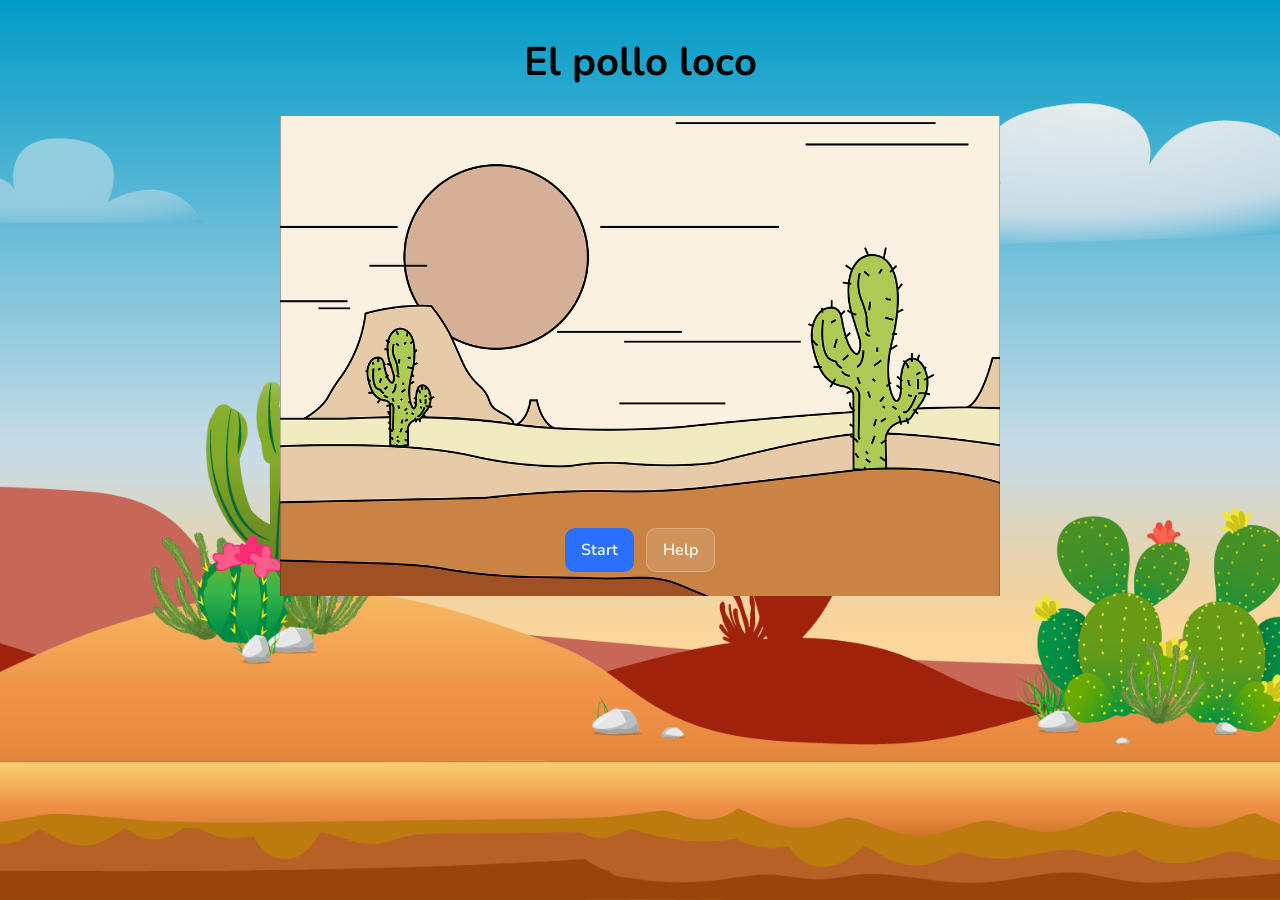
==== index.html @ 9064b695 "projekt komplett" ====
<!DOCTYPE html>
<html lang="en">

<head>
    <meta charset="UTF-8">
    <meta name="viewport" content="width=device-width, initial-scale=1.0">
    <title>Document</title>
    <link rel="icon" type="image/x-icon" href="img/2_character_pepe/1_idle/idle/I-1.png">
    <link rel="stylesheet" href="style.css">
    <link rel="preconnect" href="https://fonts.googleapis.com">
    <link rel="preconnect" href="https://fonts.gstatic.com" crossorigin>
    <link href="https://fonts.googleapis.com/css2?family=Nunito:ital,wght@0,200..1000;1,200..1000&display=swap"
        rel="stylesheet">
    <script src="models/drawable-object.class.js"></script>
    <script src="models/movable-object.class.js"></script>
    <script src="models/character.class.js"></script>
    <script src="models/chicken.class.js"></script>
    <script src="models/cloud.class.js"></script>
    <script src="models/coin.class.js"></script>
    <script src="models/bottle.class.js"></script>
    <script src="models/status-bar.class.js"></script>
    <script src="models/coin-bar.class.js"></script>
    <script src="models/bottle-bar.class.js"></script>
    <script src="models/boss-bar.class.js"></script>
    <script src="models/world.class.js"></script>
    <script src="models/background-object.class.js"></script>
    <script src="models/keyboard.class.js"></script>
    <script src="models/level.class.js"></script>
    <script src="models/throwable-object.class.js"></script>
    <script src="models/endboss.class.js"></script>
    <script src="levels/level1.js"></script>   
    <script src="js/fullscreen.js"></script>
</head>

<body onload="">
    <h1>El pollo loco</h1>
    <div class="game">
        <img class="fullscreen-icon" src="img/fullsceen.png" alt="" onclick="toggleFullscreen()">
        <canvas id="canvas" width="720" height="480"></canvas>

        <div class="mobile-ctrls">
            <button class="ctrl" data-key="LEFT">◀</button>
            <button class="ctrl" data-key="RIGHT">▶</button>
            <button class="ctrl" data-key="SPACE">⤒</button>
            <button class="ctrl" data-key="D">🧪</button>
        </div>
        <div class="start-screen">
            <div class="start-ui">
                <button class="btn btn--primary" onclick="startGame()">Start</button>
                <button class="btn btn--ghost" onclick="openHelp()">Help</button>
            </div>
        </div>

        <div class="help hide">
            <div class="help-box">
                <h3>Help</h3>
                <p>← → laufen, SPACE springen, D werfen</p>
                <p>Die Flaschen sind nur für den boss gedacht. Die normalen Chickens werden nur mit dem drauf springen
                    getötet</p>
                <button class="btn" onclick="closeHelp()">OK</button>
            </div>
        </div>

        <div class="overlay" id="victory-overlay"></div>
        <div class="overlay overlay-lose" id="lose"></div>

    </div>
</body>
<script src="js/controls-mobile.js" defer></script>
<script src="js/game.js" defer></script>


</html>
---- style.css ----
body {
    display: flex;
    flex-direction: column;
    align-items: center;
    background: url('img/5_background/second_half_background.png') no-repeat center fixed;
    background-size: cover;   
    font-family: "Nunito", sans-serif;
    font-size: 20px;
}

canvas {
    display: block;
}

.nunito-text {
    font-family: "Nunito", sans-serif;
    font-optical-sizing: auto;
    font-weight: 400;
    font-style: normal;
}

.game {
    position: relative;
    display: inline-block;
}

.game .overlay {
    position: absolute;
    inset: 0;
    display: none;
    z-index: 10;
    background:
        rgba(0, 0, 0, 0.45) url('img/You won, you lost/You Win A.png') center / cover no-repeat;
}

.game .overlay.show {
    display: block;
}

.game:fullscreen {
    width: 100vw;
    height: 100vh;
}

.game:fullscreen canvas {
    width: 100%;
    height: 100%;
}

.game .fullscreen-icon {
    position: absolute;
    top: 8px;
    right: 8px;
    width: 36px;
    height: 36px;
    cursor: pointer;
    user-select: none;
    z-index: 50;
    transition: filter .15s ease, transform .1s ease;
}

.game .fullscreen-icon:hover {
    transform: scale(1.1);
    filter: brightness(1.25);
}

.game:fullscreen .fullscreen-icon {
    top: 16px;
    right: 16px;
}

.game .start-screen {
    position: absolute;
    inset: 0;
    z-index: 30;
    display: flex;
    align-items: flex-end;
    justify-content: center;
    padding: 24px;
    background: url('img/startbildschirm.png') center / cover no-repeat;
}

.start-ui {
    display: flex;
    gap: 12px;
}

.btn {
    padding: 10px 16px;
    border-radius: 10px;
    border: none;
    cursor: pointer;
    font: 600 16px "Nunito", sans-serif;
    transition: transform .1s ease, filter .15s ease;
    color: #fff;
}

.btn:hover {
    transform: translateY(-1px);
    filter: brightness(1.1);
}

.btn:active {
    transform: scale(.98);
}

.btn--primary {
    background: #2b6fff;
}

.btn--ghost {
    background: rgba(255, 255, 255, .12);
    border: 1px solid rgba(255, 255, 255, .25);
}

.game .help.hide {
    display: none;
}

.game .help {
    position: absolute;
    inset: 0;
    z-index: 40;
    display: grid;
    place-items: center;
    background: rgba(0, 0, 0, .45);
}

.help-box {
    width: 420px;
    max-width: 90vw;
    padding: 18px;
    border-radius: 12px;
    background: #0f1220;
    color: #fff;
    border: 1px solid rgba(255, 255, 255, .2);
}

.mobile-ctrls {
    position: absolute;
    left: 0;
    right: 0;
    bottom: 12px;
    z-index: 60;
    display: flex;
    justify-content: space-between;
    gap: 12px;
    padding: 0 14px;
    user-select: none;
    -webkit-user-select: none;
}

.ctrl {
    width: 68px;
    height: 68px;
    border: none;
    border-radius: 16px;
    background: rgba(0, 0, 0, .35);
    color: #fff;
    font: 600 22px "Nunito", sans-serif;
    backdrop-filter: blur(6px);
    -webkit-backdrop-filter: blur(6px);
    box-shadow: 0 6px 16px rgba(0, 0, 0, .35);
    cursor: pointer;
    transition: transform .05s ease, background .1s ease;
}

.ctrl:active,
.ctrl.on {
    transform: scale(.96);
    background: rgba(0, 0, 0, .55);
}

.game:fullscreen .start-screen {
    align-items: center;
    justify-content: center;
}

.game .overlay-lose {
    background: rgba(0,0,0,.45)
                url('img/You won, you lost/Game over A.png') center/cover no-repeat;
    z-index: 100;
}

@media only screen and (max-width: 720px) {
    .game canvas {
        width: 100%;
        height: auto;
    }
}

@media only screen and (max-height: 480px) {
    h1 {
        display: none;
    }

    .game canvas {
        height: 100vh;
    }
}

@media (pointer: fine) {
    .mobile-ctrls {
        display: none;
    }
}

.game .start-screen {
    z-index: 80;
}

@media (pointer: coarse) {
    .game .start-screen {
        align-items: center;
        justify-content: center;
        padding: 0 24px;
    }

    .start-ui {
        flex-direction: column;
        gap: 16px;
    }

    .btn {
        width: 220px;
    }
}
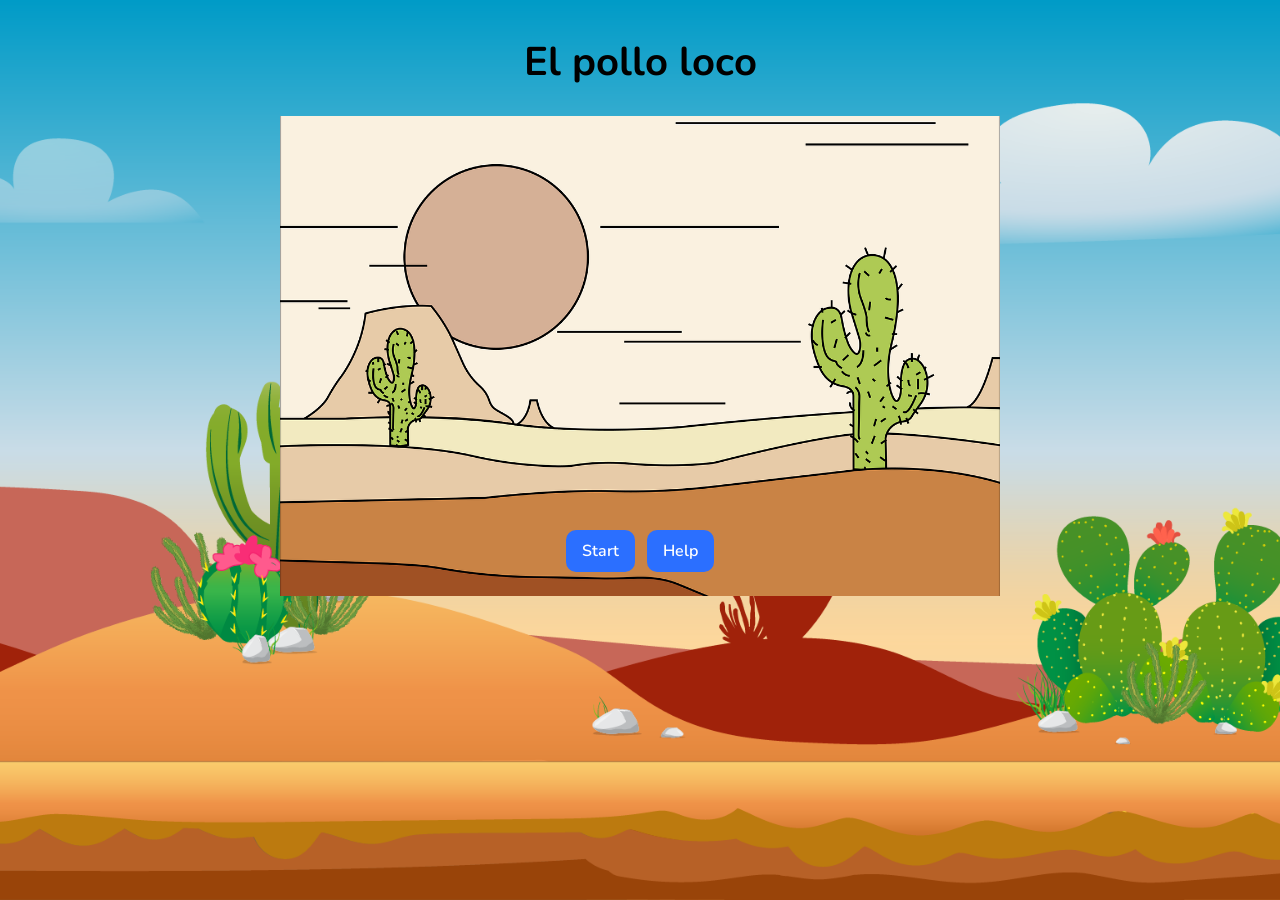
==== commit 5643900a: "feat: win overlay + restart button, boss walk+dmg, mute+bg music, mobile controls" ====
--- a/index.html
+++ b/index.html
@@ -4,7 +4,7 @@
 <head>
     <meta charset="UTF-8">
     <meta name="viewport" content="width=device-width, initial-scale=1.0">
-    <title>Document</title>
+    <title>El pollo loco</title>
     <link rel="icon" type="image/x-icon" href="img/2_character_pepe/1_idle/idle/I-1.png">
     <link rel="stylesheet" href="style.css">
     <link rel="preconnect" href="https://fonts.googleapis.com">
@@ -28,7 +28,7 @@
     <script src="models/level.class.js"></script>
     <script src="models/throwable-object.class.js"></script>
     <script src="models/endboss.class.js"></script>
-    <script src="levels/level1.js"></script>   
+    <script src="levels/level1.js"></script>
     <script src="js/fullscreen.js"></script>
 </head>
 
@@ -36,6 +36,8 @@
     <h1>El pollo loco</h1>
     <div class="game">
         <img class="fullscreen-icon" src="img/fullsceen.png" alt="" onclick="toggleFullscreen()">
+        <button class="btn-mute" onclick="world && world.toggleMute()" aria-label="Mute"></button>
+
         <canvas id="canvas" width="720" height="480"></canvas>
 
         <div class="mobile-ctrls">
@@ -61,8 +63,19 @@
             </div>
         </div>
 
-        <div class="overlay" id="victory-overlay"></div>
-        <div class="overlay overlay-lose" id="lose"></div>
+        <div id="victory-overlay" class="overlay overlay--win">
+            <img class="overlay-img" src="img/You won, you lost/You Win A.png" alt="Victory">
+            <div class="overlay-ui">
+                <button class="btn btn--primary restart-btn">Restart</button>
+            </div>
+        </div>
+
+        <div class="overlay overlay--lose">
+            <div class="overlay-ui">
+                <button class="btn btn--primary restart-btn">Restart</button>
+            </div>
+        </div>
+
 
     </div>
 </body>
--- a/style.css
+++ b/style.css
@@ -3,7 +3,7 @@
     flex-direction: column;
     align-items: center;
     background: url('img/5_background/second_half_background.png') no-repeat center fixed;
-    background-size: cover;   
+    background-size: cover;
     font-family: "Nunito", sans-serif;
     font-size: 20px;
 }
@@ -24,14 +24,23 @@
     display: inline-block;
 }
 
-.game .overlay {
-    position: absolute;
-    inset: 0;
-    display: none;
-    z-index: 10;
-    background:
-        rgba(0, 0, 0, 0.45) url('img/You won, you lost/You Win A.png') center / cover no-repeat;
-}
+.game { position: relative; }
+
+.overlay {
+  position: absolute;
+  inset: 0;
+  display: none;
+  z-index: 100;
+  background: rgba(0,0,0,.45);
+}
+.overlay.show { display: block !important; }
+
+.overlay-img {
+  width: 100%; height: 100%;
+  object-fit: cover;
+  pointer-events: none;
+}
+
 
 .game .overlay.show {
     display: block;
@@ -109,7 +118,7 @@
 }
 
 .btn--ghost {
-    background: rgba(255, 255, 255, .12);
+    background: #2b6fff;
     border: 1px solid rgba(255, 255, 255, .25);
 }
 
@@ -136,6 +145,33 @@
     border: 1px solid rgba(255, 255, 255, .2);
 }
 
+.game .btn-mute {
+    position: absolute;
+    top: 8px;
+    right: 52px;
+    z-index: 50;
+    width: 36px;
+    height: 36px;
+    border: none;
+    border-radius: 10px;
+    cursor: pointer;
+    background: rgba(0, 0, 0, .35) center/60% no-repeat;
+    backdrop-filter: blur(6px);
+    -webkit-backdrop-filter: blur(6px);
+    transition: transform .1s ease, filter .15s ease;
+    background-image: url('img/speaker-31227_1280.png');
+}
+
+.game .btn-mute.is-muted {
+    background-image: url('img/mute.png');
+}
+
+.game .btn-mute:hover {
+    transform: translateY(-1px);
+    filter: brightness(1.1);
+}
+
+
 .mobile-ctrls {
     position: absolute;
     left: 0;
@@ -176,11 +212,46 @@
     justify-content: center;
 }
 
-.game .overlay-lose {
-    background: rgba(0,0,0,.45)
-                url('img/You won, you lost/Game over A.png') center/cover no-repeat;
-    z-index: 100;
-}
+.game .overlay {
+    position: absolute;
+    inset: 0;
+    display: none;
+    z-index: 40;
+    background: rgba(0, 0, 0, .45) center/cover no-repeat;
+}
+
+.game .overlay.show {
+    display: block;
+}
+
+.game .overlay--lose {
+    background-image: url('img/You won, you lost/Game over A.png');
+}
+
+.overlay-ui {
+    position: absolute;
+    left: 0;
+    right: 0;
+    bottom: 24px;
+    display: flex;
+    justify-content: center;
+}
+
+.btn {
+    padding: 10px 16px;
+    border-radius: 10px;
+    border: none;
+    cursor: pointer;
+    font: 600 16px "Nunito", sans-serif;
+    color: #fff;
+    background: #2b6fff;
+}
+
+.btn:hover {
+    filter: brightness(1.1);
+    transform: translateY(-1px);
+}
+
 
 @media only screen and (max-width: 720px) {
     .game canvas {
@@ -224,4 +295,4 @@
     .btn {
         width: 220px;
     }
-}
+}
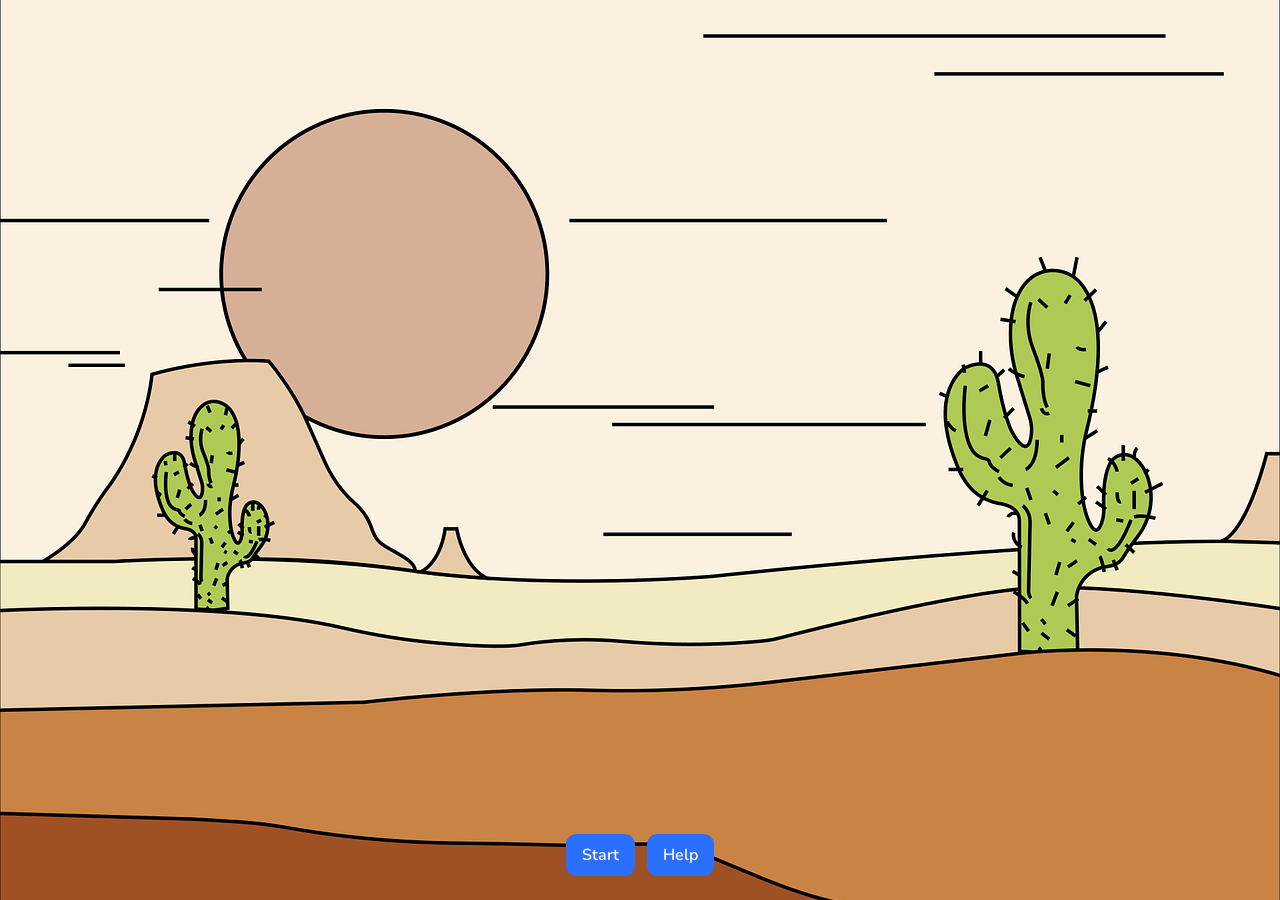
==== commit a359388b: "mobile overlay" ====
--- a/index.html
+++ b/index.html
@@ -37,9 +37,13 @@
     <div class="game">
         <img class="fullscreen-icon" src="img/fullsceen.png" alt="" onclick="toggleFullscreen()">
         <button class="btn-mute" onclick="world && world.toggleMute()" aria-label="Mute"></button>
-
         <canvas id="canvas" width="720" height="480"></canvas>
-
+        <div id="rotate-lock" class="overlay rotate-overlay">
+            <div class="rotate-ui">
+                <img class="handy" src="img/arrow.png" alt="">
+                <p>Bitte ins Querformat drehen</p>
+            </div>
+        </div>
         <div class="mobile-ctrls">
             <button class="ctrl" data-key="LEFT">◀</button>
             <button class="ctrl" data-key="RIGHT">▶</button>
@@ -52,7 +56,6 @@
                 <button class="btn btn--ghost" onclick="openHelp()">Help</button>
             </div>
         </div>
-
         <div class="help hide">
             <div class="help-box">
                 <h3>Help</h3>
@@ -62,21 +65,18 @@
                 <button class="btn" onclick="closeHelp()">OK</button>
             </div>
         </div>
-
         <div id="victory-overlay" class="overlay overlay--win">
             <img class="overlay-img" src="img/You won, you lost/You Win A.png" alt="Victory">
             <div class="overlay-ui">
                 <button class="btn btn--primary restart-btn">Restart</button>
             </div>
         </div>
-
         <div class="overlay overlay--lose">
+            <img class="overlay-img" src="img/You won, you lost/Game over A.png" alt="Defeat">
             <div class="overlay-ui">
                 <button class="btn btn--primary restart-btn">Restart</button>
             </div>
         </div>
-
-
     </div>
 </body>
 <script src="js/controls-mobile.js" defer></script>
--- a/style.css
+++ b/style.css
@@ -24,23 +24,33 @@
     display: inline-block;
 }
 
-.game { position: relative; }
+.game {
+    position: relative;
+}
 
 .overlay {
-  position: absolute;
-  inset: 0;
-  display: none;
-  z-index: 100;
-  background: rgba(0,0,0,.45);
-}
-.overlay.show { display: block !important; }
+    position: absolute;
+    inset: 0;
+    display: none;
+    z-index: 100;
+    background: rgba(0, 0, 0, .45);
+}
+
+.overlay.show {
+    display: block !important;
+}
 
 .overlay-img {
-  width: 100%; height: 100%;
-  object-fit: cover;
-  pointer-events: none;
-}
-
+    width: 700px;
+    height: 425px;    
+    pointer-events: none;
+}
+
+.overlay-img {
+    width: 700px;
+    height: 425px;    
+    pointer-events: none;
+}
 
 .game .overlay.show {
     display: block;
@@ -187,8 +197,8 @@
 }
 
 .ctrl {
-    width: 68px;
-    height: 68px;
+    width: 60px;
+    height: 45px;
     border: none;
     border-radius: 16px;
     background: rgba(0, 0, 0, .35);
@@ -224,10 +234,6 @@
     display: block;
 }
 
-.game .overlay--lose {
-    background-image: url('img/You won, you lost/Game over A.png');
-}
-
 .overlay-ui {
     position: absolute;
     left: 0;
@@ -252,6 +258,70 @@
     transform: translateY(-1px);
 }
 
+.handy {
+    width: 50px;
+}
+
+.game .rotate-overlay {
+    position: absolute;
+    inset: 0;
+    z-index: 130;
+    background: rgba(0, 0, 0, .85);
+    color: #fff;
+    text-align: center;
+    padding: 24px;
+    display: none;
+}
+
+.game .rotate-overlay.show {
+    display: flex;
+    align-items: center;
+    justify-content: center;
+}
+
+.game.landscape {
+    position: fixed;
+    inset: 0;
+    width: 100vw;
+    height: 100vh;
+}
+
+.game.landscape canvas {
+    width: 100%;
+    height: 100%;
+}
+
+html,
+body {
+    height: 100%;
+    margin: 0;
+}
+
+body {
+    overflow: hidden;
+}
+
+.game.has-overlay .mobile-ctrls {
+    display: none;
+}
+
+
+@media (hover: none) and (pointer: coarse),
+(max-width: 900px) {
+    .game.landscape {
+        position: fixed;
+        inset: 0;
+        width: 100vw;
+        height: calc(var(--vh, 1vh) * 100);
+    }
+}
+
+@media (pointer: coarse),
+(hover: none) {
+    .game .fullscreen-icon {
+        display: none !important;
+    }
+}
 
 @media only screen and (max-width: 720px) {
     .game canvas {
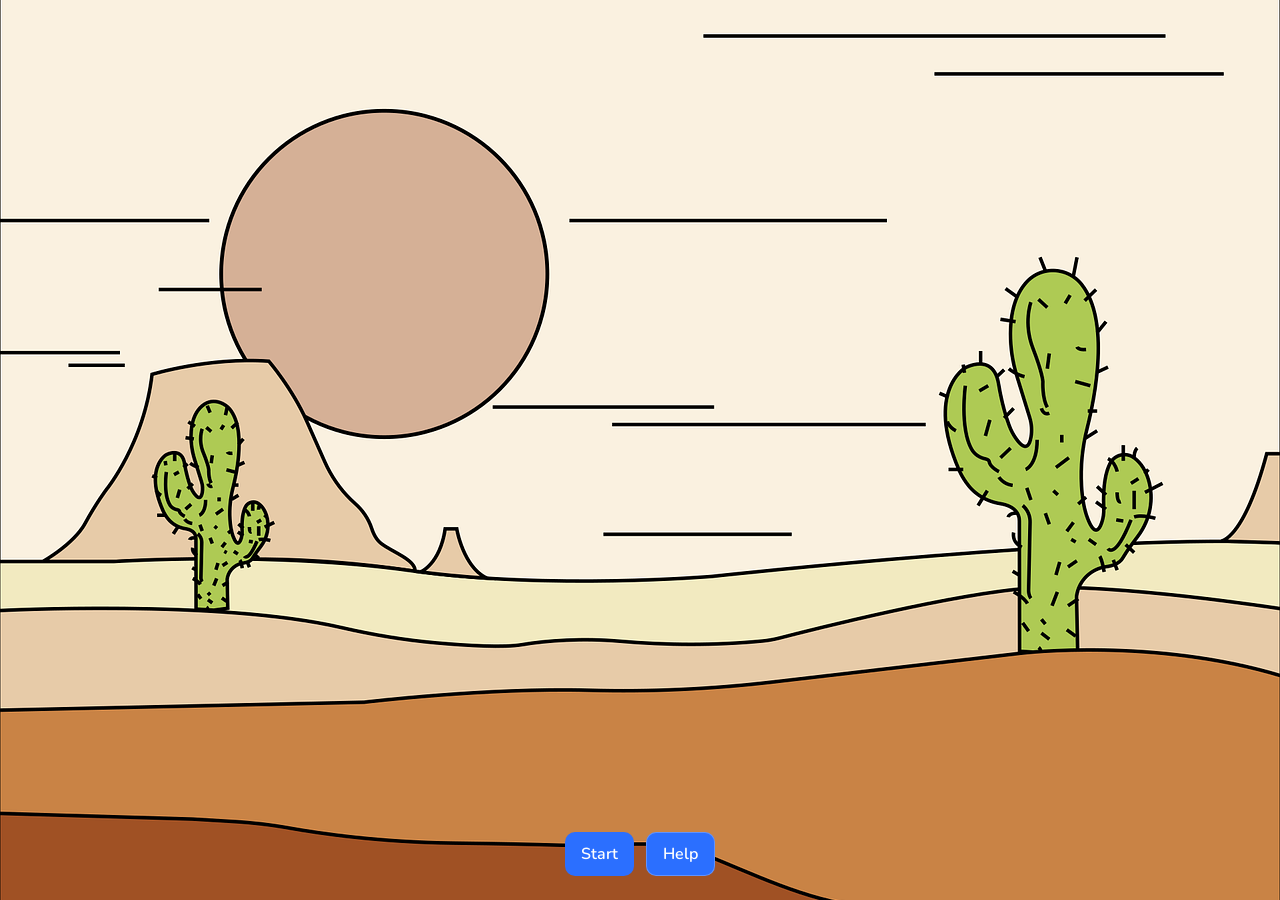
==== commit bfaeeac5: "hitbox, endboss aggro, css win und lose" ====
--- a/index.html
+++ b/index.html
@@ -29,7 +29,6 @@
     <script src="models/throwable-object.class.js"></script>
     <script src="models/endboss.class.js"></script>
     <script src="levels/level1.js"></script>
-    <script src="js/fullscreen.js"></script>
 </head>
 
 <body onload="">
@@ -50,33 +49,47 @@
             <button class="ctrl" data-key="SPACE">⤒</button>
             <button class="ctrl" data-key="D">🧪</button>
         </div>
-        <div class="start-screen">
+        <div id="start" class="start-screen">
             <div class="start-ui">
                 <button class="btn btn--primary" onclick="startGame()">Start</button>
                 <button class="btn btn--ghost" onclick="openHelp()">Help</button>
             </div>
         </div>
-        <div class="help hide">
-            <div class="help-box">
-                <h3>Help</h3>
-                <p>← → laufen, SPACE springen, D werfen</p>
-                <p>Die Flaschen sind nur für den boss gedacht. Die normalen Chickens werden nur mit dem drauf springen
-                    getötet</p>
-                <button class="btn" onclick="closeHelp()">OK</button>
+        <div id="help" class="help hide">
+            <div id="helpBox" class="help-box">
+                <h3 id="helpTitle">Help</h3>
+                <div id="helpContent">
+                    <p>← → laufen, SPACE springen, D werfen</p>
+                    <p>Die Flaschen sind nur für den Boss gedacht. Die normalen Chickens werden nur mit Draufspringen
+                        getötet.</p>
+                </div>
+                <div id="impressumContent">
+                    <p><strong>Impressum</strong></p>
+                    <p>Meric Kalkan / Anbieter<br>
+                        Rastenburgere 24, 68307 Mannheim<br>
+                        E-Mail: meric.kalkan@outlook.de<br>
+                        Haftungshinweis: Inhalte ohne Gewähr; externe Links unterliegen der Haftung der jeweiligen
+                        Betreiber.</p>
+                </div>
+                <div class="start-ui" style="margin-top:12px">
+                    <button id="okBtn" class="btn" onclick="closeHelp()">OK</button>
+                </div>
             </div>
         </div>
         <div id="victory-overlay" class="overlay overlay--win">
             <img class="overlay-img" src="img/You won, you lost/You Win A.png" alt="Victory">
             <div class="overlay-ui">
-                <button class="btn btn--primary restart-btn">Restart</button>
+                <button id="restartWin" class="btn btn--primary restart-btn" onclick="resetGame()">Restart</button>
             </div>
         </div>
-        <div class="overlay overlay--lose">
+
+        <div id="lose-overlay" class="overlay overlay--lose">
             <img class="overlay-img" src="img/You won, you lost/Game over A.png" alt="Defeat">
             <div class="overlay-ui">
-                <button class="btn btn--primary restart-btn">Restart</button>
+                <button id="restartLose" class="btn btn--primary restart-btn" onclick="resetGame()">Restart</button>
             </div>
         </div>
+
     </div>
 </body>
 <script src="js/controls-mobile.js" defer></script>
--- a/style.css
+++ b/style.css
@@ -1,7 +1,13 @@
+body {
+    height: 100%;
+    margin: 0;
+}
+
 body {
     display: flex;
     flex-direction: column;
     align-items: center;
+    overflow: hidden;
     background: url('img/5_background/second_half_background.png') no-repeat center fixed;
     background-size: cover;
     font-family: "Nunito", sans-serif;
@@ -22,38 +28,6 @@
 .game {
     position: relative;
     display: inline-block;
-}
-
-.game {
-    position: relative;
-}
-
-.overlay {
-    position: absolute;
-    inset: 0;
-    display: none;
-    z-index: 100;
-    background: rgba(0, 0, 0, .45);
-}
-
-.overlay.show {
-    display: block !important;
-}
-
-.overlay-img {
-    width: 700px;
-    height: 425px;    
-    pointer-events: none;
-}
-
-.overlay-img {
-    width: 700px;
-    height: 425px;    
-    pointer-events: none;
-}
-
-.game .overlay.show {
-    display: block;
 }
 
 .game:fullscreen {
@@ -86,73 +60,6 @@
 .game:fullscreen .fullscreen-icon {
     top: 16px;
     right: 16px;
-}
-
-.game .start-screen {
-    position: absolute;
-    inset: 0;
-    z-index: 30;
-    display: flex;
-    align-items: flex-end;
-    justify-content: center;
-    padding: 24px;
-    background: url('img/startbildschirm.png') center / cover no-repeat;
-}
-
-.start-ui {
-    display: flex;
-    gap: 12px;
-}
-
-.btn {
-    padding: 10px 16px;
-    border-radius: 10px;
-    border: none;
-    cursor: pointer;
-    font: 600 16px "Nunito", sans-serif;
-    transition: transform .1s ease, filter .15s ease;
-    color: #fff;
-}
-
-.btn:hover {
-    transform: translateY(-1px);
-    filter: brightness(1.1);
-}
-
-.btn:active {
-    transform: scale(.98);
-}
-
-.btn--primary {
-    background: #2b6fff;
-}
-
-.btn--ghost {
-    background: #2b6fff;
-    border: 1px solid rgba(255, 255, 255, .25);
-}
-
-.game .help.hide {
-    display: none;
-}
-
-.game .help {
-    position: absolute;
-    inset: 0;
-    z-index: 40;
-    display: grid;
-    place-items: center;
-    background: rgba(0, 0, 0, .45);
-}
-
-.help-box {
-    width: 420px;
-    max-width: 90vw;
-    padding: 18px;
-    border-radius: 12px;
-    background: #0f1220;
-    color: #fff;
-    border: 1px solid rgba(255, 255, 255, .2);
 }
 
 .game .btn-mute {
@@ -181,6 +88,130 @@
     filter: brightness(1.1);
 }
 
+.btn {
+    padding: 10px 16px;
+    border-radius: 10px;
+    border: none;
+    cursor: pointer;
+    font: 600 16px "Nunito", sans-serif;
+    color: #fff;
+    background: #2b6fff;
+    transition: transform .1s ease, filter .15s ease;
+}
+
+.btn:hover {
+    transform: translateY(-1px);
+    filter: brightness(1.1);
+}
+
+.btn:active {
+    transform: scale(.98);
+}
+
+.btn--primary {
+    background: #2b6fff;
+}
+
+.btn--ghost {
+    background: #2b6fff;
+    border: 1px solid rgba(255, 255, 255, .25);
+}
+
+.game .start-screen {
+    position: absolute;
+    inset: 0;
+    z-index: 80;
+    display: flex;
+    align-items: flex-end;
+    justify-content: center;
+    padding: 24px;
+    background: url('img/startbildschirm.png') center / cover no-repeat;
+}
+
+.start-ui {
+    display: flex;
+    gap: 12px;
+}
+
+.game .help{
+  position: absolute;
+  inset: 0;
+  z-index: 120;
+  display: grid;
+  place-items: center;
+  background: rgba(0,0,0,.45);
+}
+.game .help.hide{ display:none; }
+
+.help-box {
+    width: 420px;
+    max-width: 90vw;
+    padding: 18px;
+    border-radius: 12px;
+    background: #0f1220;
+    color: #fff;
+    border: 1px solid rgba(255, 255, 255, .2);
+}
+
+.overlay {
+    position: absolute;
+    inset: 0;
+    display: none;
+    z-index: 140;
+    background: rgba(0, 0, 0, .45);
+}
+
+.overlay.show {
+    display: flex;                 /* zentrieren */
+    align-items: center;
+    justify-content: center;
+    padding: 16px;
+}
+
+.overlay-img {
+    display: block;
+    width: auto;
+    height: auto;
+    max-width: min(92vw, 720px);   /* begrenzen, ohne zu verzerren */
+    max-height: min(82vh, 480px);
+    object-fit: contain;
+    margin: 0 auto;
+    pointer-events: none;
+}
+
+.overlay-ui {
+    position: absolute;
+    left: 0;
+    right: 0;
+    bottom: 24px;
+    display: flex;
+    justify-content: center;
+}
+
+.game.has-overlay .mobile-ctrls {
+    display: none;
+}
+
+.game .rotate-overlay {
+    position: absolute;
+    inset: 0;
+    z-index: 130;
+    background: rgba(0, 0, 0, .85);
+    color: #fff;
+    text-align: center;
+    padding: 24px;
+    display: none;
+}
+
+.game .rotate-overlay.show {
+    display: flex;
+    align-items: center;
+    justify-content: center;
+}
+
+.handy {
+    width: 50px;
+}
 
 .mobile-ctrls {
     position: absolute;
@@ -217,68 +248,6 @@
     background: rgba(0, 0, 0, .55);
 }
 
-.game:fullscreen .start-screen {
-    align-items: center;
-    justify-content: center;
-}
-
-.game .overlay {
-    position: absolute;
-    inset: 0;
-    display: none;
-    z-index: 40;
-    background: rgba(0, 0, 0, .45) center/cover no-repeat;
-}
-
-.game .overlay.show {
-    display: block;
-}
-
-.overlay-ui {
-    position: absolute;
-    left: 0;
-    right: 0;
-    bottom: 24px;
-    display: flex;
-    justify-content: center;
-}
-
-.btn {
-    padding: 10px 16px;
-    border-radius: 10px;
-    border: none;
-    cursor: pointer;
-    font: 600 16px "Nunito", sans-serif;
-    color: #fff;
-    background: #2b6fff;
-}
-
-.btn:hover {
-    filter: brightness(1.1);
-    transform: translateY(-1px);
-}
-
-.handy {
-    width: 50px;
-}
-
-.game .rotate-overlay {
-    position: absolute;
-    inset: 0;
-    z-index: 130;
-    background: rgba(0, 0, 0, .85);
-    color: #fff;
-    text-align: center;
-    padding: 24px;
-    display: none;
-}
-
-.game .rotate-overlay.show {
-    display: flex;
-    align-items: center;
-    justify-content: center;
-}
-
 .game.landscape {
     position: fixed;
     inset: 0;
@@ -286,32 +255,9 @@
     height: 100vh;
 }
 
-.game.landscape canvas {
-    width: 100%;
-    height: 100%;
-}
-
-html,
-body {
-    height: 100%;
-    margin: 0;
-}
-
-body {
-    overflow: hidden;
-}
-
-.game.has-overlay .mobile-ctrls {
-    display: none;
-}
-
-
 @media (hover: none) and (pointer: coarse),
 (max-width: 900px) {
     .game.landscape {
-        position: fixed;
-        inset: 0;
-        width: 100vw;
         height: calc(var(--vh, 1vh) * 100);
     }
 }
@@ -340,14 +286,12 @@
     }
 }
 
+.hide { display: none !important; }
+
 @media (pointer: fine) {
     .mobile-ctrls {
         display: none;
     }
-}
-
-.game .start-screen {
-    z-index: 80;
 }
 
 @media (pointer: coarse) {
@@ -365,4 +309,4 @@
     .btn {
         width: 220px;
     }
-}+}
